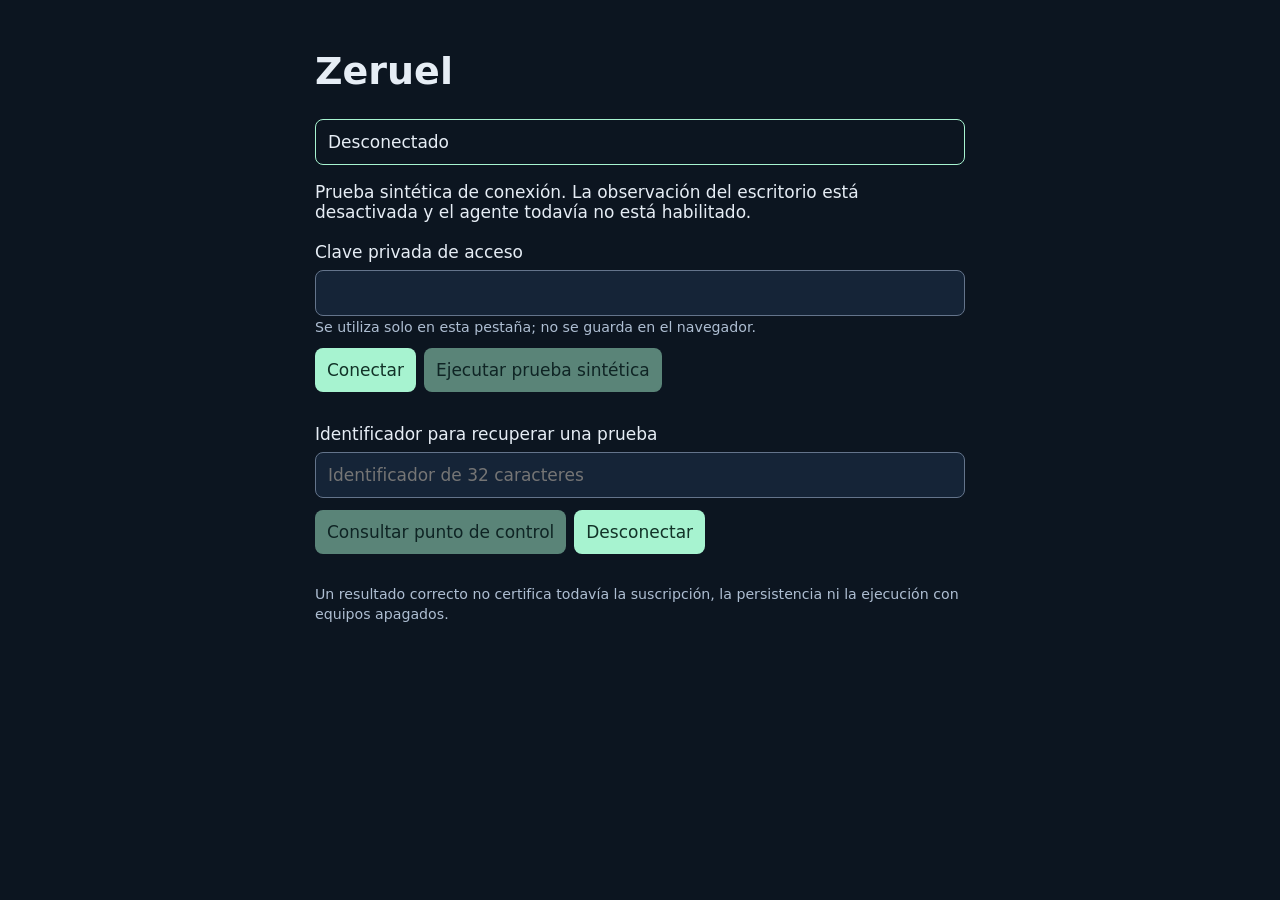
==== web/index.html @ 30e21f00 "Add guarded synthetic feasibility milestone for Zeruel" ====
<!doctype html><html lang="es"><meta charset="utf-8"><meta name="viewport" content="width=device-width,initial-scale=1">
<meta http-equiv="Content-Security-Policy" content="default-src 'self'; script-src 'self'; style-src 'unsafe-inline'; connect-src 'self'; frame-ancestors 'none'">
<title>Zeruel · Prueba de conexión</title>
<style>body{font:17px system-ui;background:#0c1520;color:#e6edf5;margin:0;padding:24px}main{max-width:650px;margin:auto}h1{font-size:38px}label{display:block;margin:20px 0 8px}input,button{box-sizing:border-box;font:inherit;padding:12px;border-radius:8px}input{width:100%;background:#152437;color:#fff;border:1px solid #64748b}button{margin:12px 8px 12px 0;background:#a7f3d0;border:0;color:#123328;cursor:pointer}button:disabled{opacity:.5}pre{white-space:pre-wrap;overflow-wrap:anywhere;font-size:14px}#indicator{padding:12px;border:1px solid #a7f3d0;border-radius:8px}small{color:#aebed2}</style>
<main><h1>Zeruel</h1><p id="indicator" role="status" aria-live="polite">Desconectado</p>
<p>Prueba sintética de conexión. La observación del escritorio está desactivada y el agente todavía no está habilitado.</p>
<label for="token">Clave privada de acceso</label><input id="token" type="password" autocomplete="off">
<small>Se utiliza solo en esta pestaña; no se guarda en el navegador.</small><br>
<button id="connect">Conectar</button><button id="run" disabled>Ejecutar prueba sintética</button>
<label for="task">Identificador para recuperar una prueba</label><input id="task" maxlength="32" placeholder="Identificador de 32 caracteres">
<button id="restore" disabled>Consultar punto de control</button><button id="disconnect">Desconectar</button>
<pre id="report" aria-live="polite"></pre><p><small>Un resultado correcto no certifica todavía la suscripción, la persistencia ni la ejecución con equipos apagados.</small></p></main>
<script src="/app.js"></script></html>
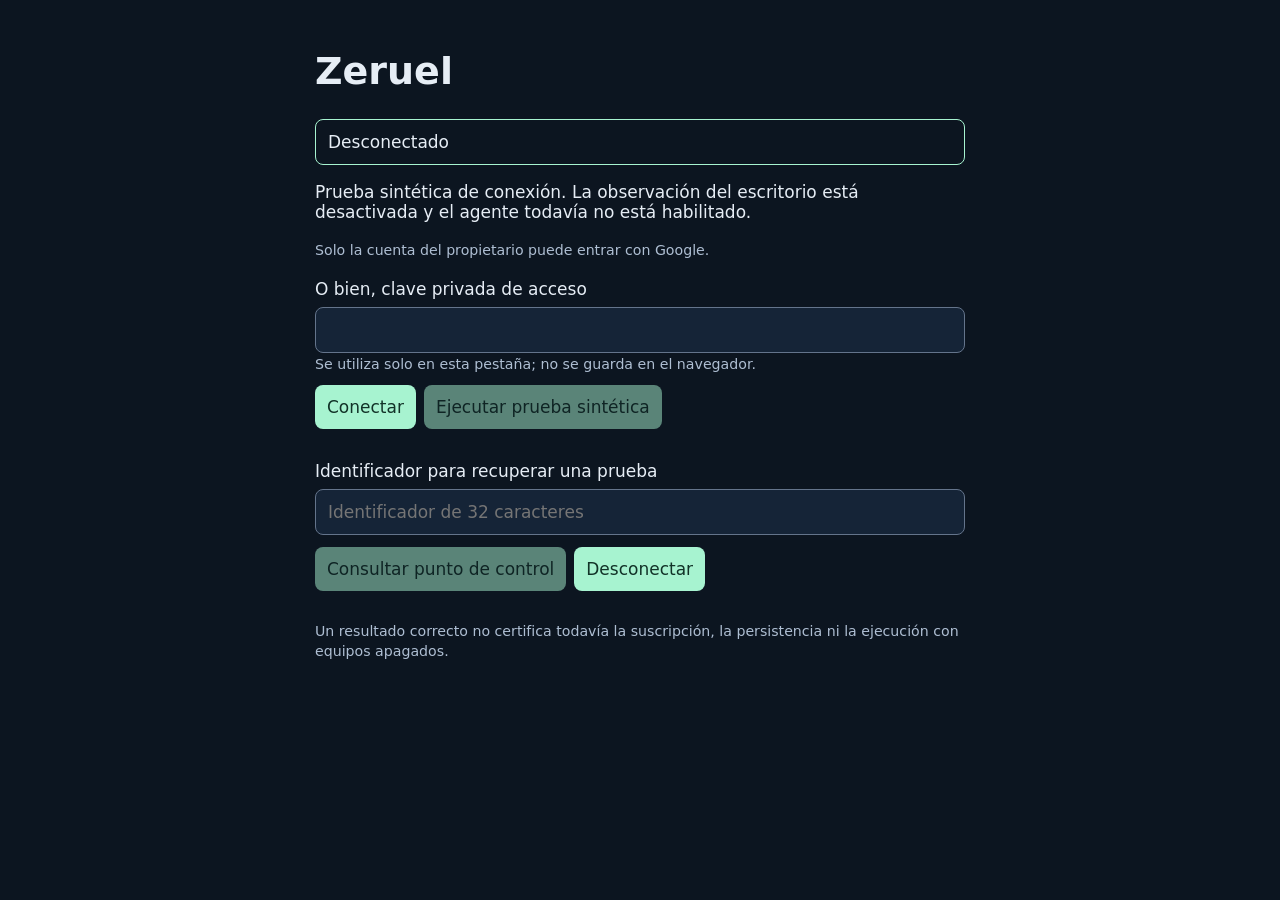
==== commit 21db73d2: "Merge pull request #14 from zero-phoenix/feat/google-owner-signin Acceso con Google solo para el pro" ====
--- a/web/index.html
+++ b/web/index.html
@@ -1,13 +1,14 @@
 <!doctype html><html lang="es"><meta charset="utf-8"><meta name="viewport" content="width=device-width,initial-scale=1">
-<meta http-equiv="Content-Security-Policy" content="default-src 'self'; script-src 'self'; style-src 'unsafe-inline'; connect-src 'self'; frame-ancestors 'none'">
+<meta http-equiv="Content-Security-Policy" content="default-src 'self'; script-src 'self' https://accounts.google.com/gsi/client; style-src 'unsafe-inline' https://accounts.google.com/gsi/style; connect-src 'self' https://accounts.google.com/gsi/; frame-src https://accounts.google.com/gsi/; frame-ancestors 'none'">
 <title>Zeruel · Prueba de conexión</title>
 <style>body{font:17px system-ui;background:#0c1520;color:#e6edf5;margin:0;padding:24px}main{max-width:650px;margin:auto}h1{font-size:38px}label{display:block;margin:20px 0 8px}input,button{box-sizing:border-box;font:inherit;padding:12px;border-radius:8px}input{width:100%;background:#152437;color:#fff;border:1px solid #64748b}button{margin:12px 8px 12px 0;background:#a7f3d0;border:0;color:#123328;cursor:pointer}button:disabled{opacity:.5}pre{white-space:pre-wrap;overflow-wrap:anywhere;font-size:14px}#indicator{padding:12px;border:1px solid #a7f3d0;border-radius:8px}small{color:#aebed2}</style>
 <main><h1>Zeruel</h1><p id="indicator" role="status" aria-live="polite">Desconectado</p>
 <p>Prueba sintética de conexión. La observación del escritorio está desactivada y el agente todavía no está habilitado.</p>
-<label for="token">Clave privada de acceso</label><input id="token" type="password" autocomplete="off">
+<div id="google"></div><small>Solo la cuenta del propietario puede entrar con Google.</small>
+<label for="token">O bien, clave privada de acceso</label><input id="token" type="password" autocomplete="off">
 <small>Se utiliza solo en esta pestaña; no se guarda en el navegador.</small><br>
 <button id="connect">Conectar</button><button id="run" disabled>Ejecutar prueba sintética</button>
 <label for="task">Identificador para recuperar una prueba</label><input id="task" maxlength="32" placeholder="Identificador de 32 caracteres">
 <button id="restore" disabled>Consultar punto de control</button><button id="disconnect">Desconectar</button>
 <pre id="report" aria-live="polite"></pre><p><small>Un resultado correcto no certifica todavía la suscripción, la persistencia ni la ejecución con equipos apagados.</small></p></main>
-<script src="/app.js"></script></html>
+<script src="https://accounts.google.com/gsi/client" async></script><script src="/app.js"></script></html>
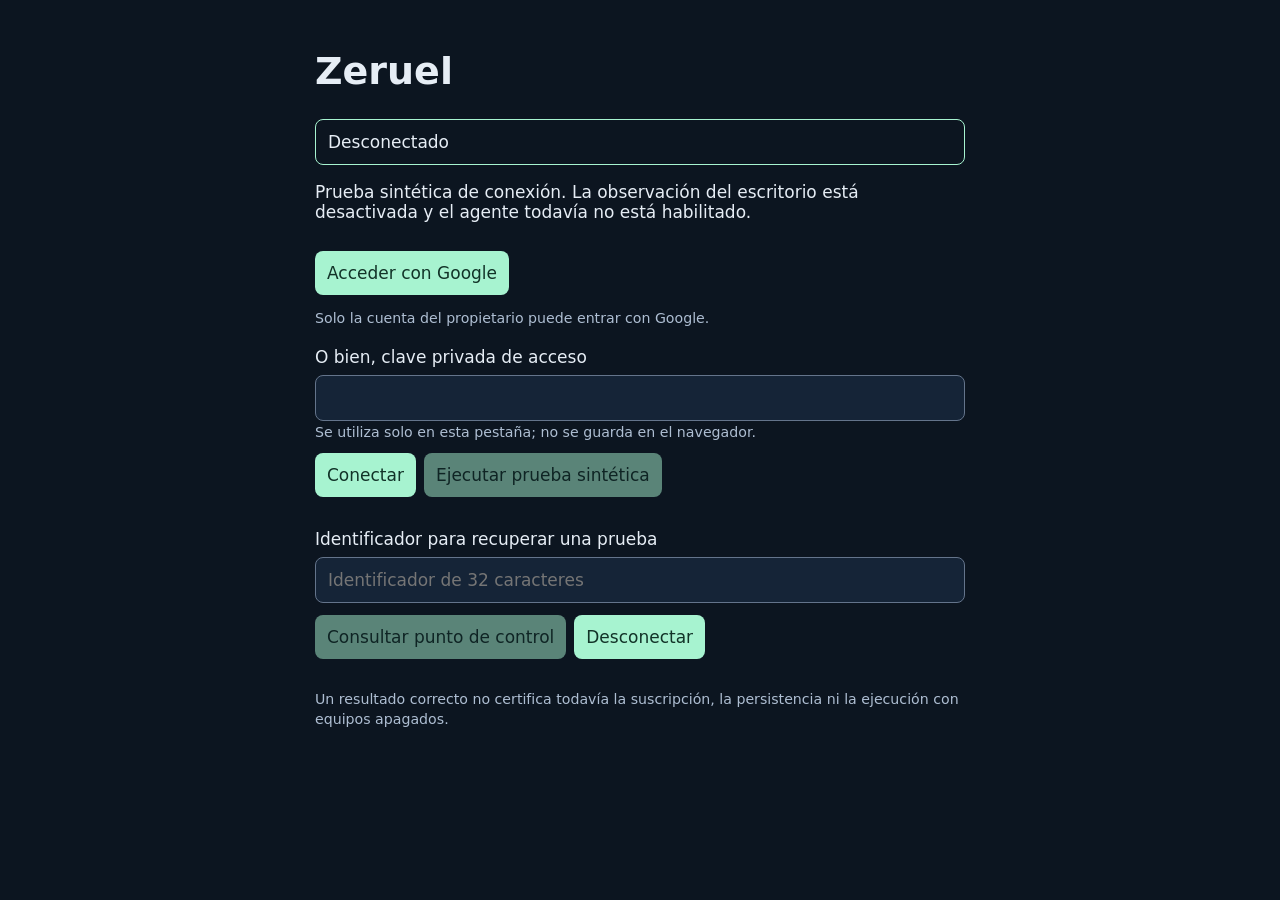
==== commit 02eb8def: "Merge pull request #15 from zero-phoenix/fix/google-redirect-signin Acceso con Google por redireccio" ====
--- a/web/index.html
+++ b/web/index.html
@@ -1,14 +1,14 @@
 <!doctype html><html lang="es"><meta charset="utf-8"><meta name="viewport" content="width=device-width,initial-scale=1">
-<meta http-equiv="Content-Security-Policy" content="default-src 'self'; script-src 'self' https://accounts.google.com/gsi/client; style-src 'unsafe-inline' https://accounts.google.com/gsi/style; connect-src 'self' https://accounts.google.com/gsi/; frame-src https://accounts.google.com/gsi/; frame-ancestors 'none'">
+<meta http-equiv="Content-Security-Policy" content="default-src 'self'; script-src 'self'; style-src 'unsafe-inline'; connect-src 'self'">
 <title>Zeruel · Prueba de conexión</title>
 <style>body{font:17px system-ui;background:#0c1520;color:#e6edf5;margin:0;padding:24px}main{max-width:650px;margin:auto}h1{font-size:38px}label{display:block;margin:20px 0 8px}input,button{box-sizing:border-box;font:inherit;padding:12px;border-radius:8px}input{width:100%;background:#152437;color:#fff;border:1px solid #64748b}button{margin:12px 8px 12px 0;background:#a7f3d0;border:0;color:#123328;cursor:pointer}button:disabled{opacity:.5}pre{white-space:pre-wrap;overflow-wrap:anywhere;font-size:14px}#indicator{padding:12px;border:1px solid #a7f3d0;border-radius:8px}small{color:#aebed2}</style>
 <main><h1>Zeruel</h1><p id="indicator" role="status" aria-live="polite">Desconectado</p>
 <p>Prueba sintética de conexión. La observación del escritorio está desactivada y el agente todavía no está habilitado.</p>
-<div id="google"></div><small>Solo la cuenta del propietario puede entrar con Google.</small>
+<button id="google">Acceder con Google</button><br><small>Solo la cuenta del propietario puede entrar con Google.</small>
 <label for="token">O bien, clave privada de acceso</label><input id="token" type="password" autocomplete="off">
 <small>Se utiliza solo en esta pestaña; no se guarda en el navegador.</small><br>
 <button id="connect">Conectar</button><button id="run" disabled>Ejecutar prueba sintética</button>
 <label for="task">Identificador para recuperar una prueba</label><input id="task" maxlength="32" placeholder="Identificador de 32 caracteres">
 <button id="restore" disabled>Consultar punto de control</button><button id="disconnect">Desconectar</button>
 <pre id="report" aria-live="polite"></pre><p><small>Un resultado correcto no certifica todavía la suscripción, la persistencia ni la ejecución con equipos apagados.</small></p></main>
-<script src="https://accounts.google.com/gsi/client" async></script><script src="/app.js"></script></html>
+<script src="/app.js"></script></html>
